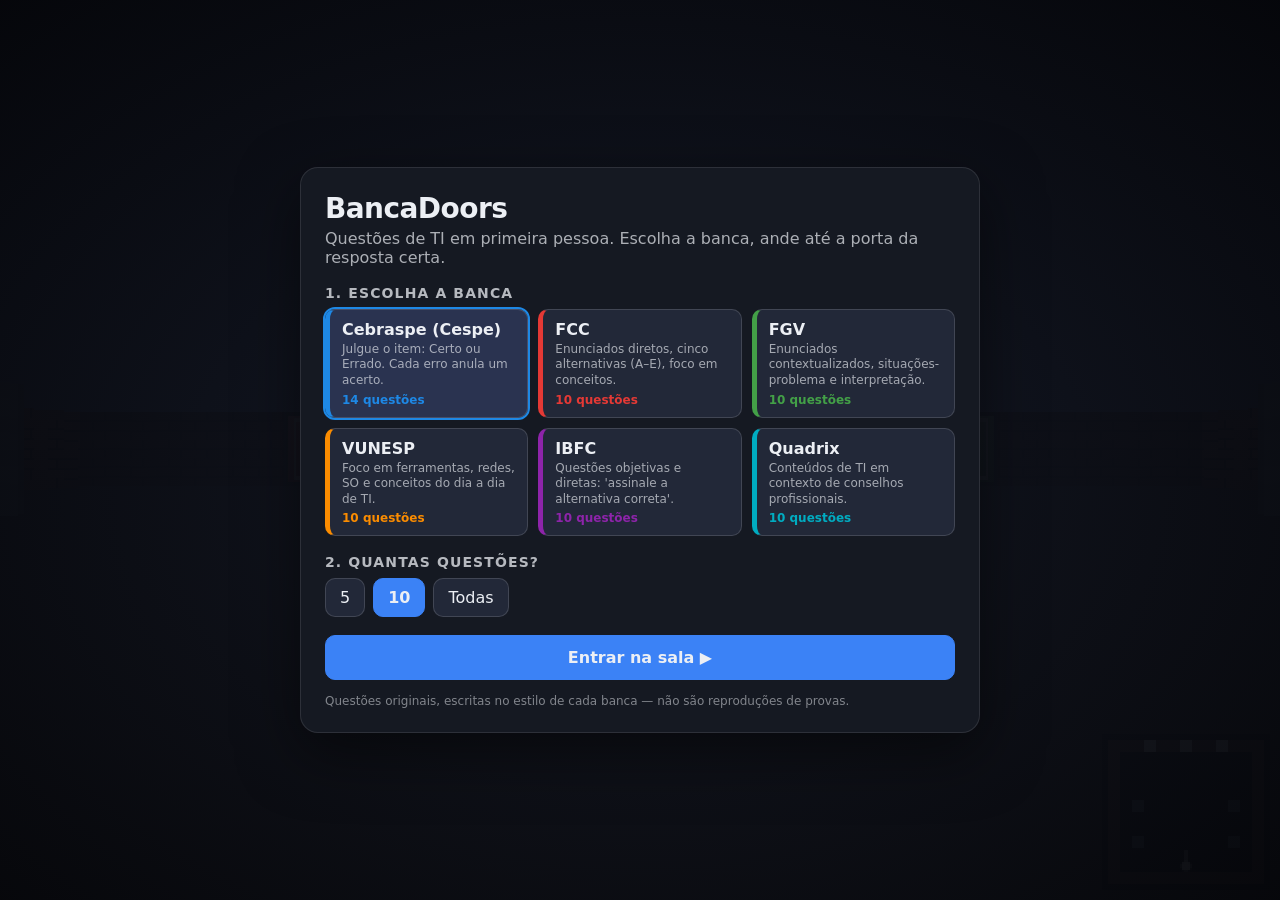
==== index.html @ 64038b3d "BancaDoors: jogo em primeira pessoa de questões de TI para concursos Raycasting em canvas puro, sala" ====
<!DOCTYPE html>
<html lang="pt-BR">
<head>
<meta charset="utf-8">
<meta name="viewport" content="width=device-width, initial-scale=1, maximum-scale=1, user-scalable=no">
<title>BancaDoors — TI para concursos em primeira pessoa</title>
<link rel="stylesheet" href="style.css">
</head>
<body>

<canvas id="view"></canvas>

<!-- HUD durante o jogo -->
<div id="hud" class="hidden">
  <div id="hudTop">
    <span id="hudBanca" class="chip"></span>
    <span id="hudProg" class="chip"></span>
    <span id="hudScore" class="chip"></span>
    <button id="btnMenu" class="mini">Menu</button>
  </div>
  <div id="painel">
    <div id="topico"></div>
    <div id="pergunta"></div>
    <ol id="opcoes"></ol>
  </div>
  <div id="ultima" class="hidden">
    <div id="ultTitulo"></div>
    <div id="ultGabarito"></div>
    <div id="ultComentario"></div>
  </div>
  <div id="dica">WASD / setas: andar e virar · mouse: olhar (clique na tela) · atravesse a porta da sua resposta</div>
</div>

<!-- Controles de toque -->
<div id="touch" class="hidden">
  <button data-k="ArrowLeft">⟲</button>
  <button data-k="ArrowUp">▲</button>
  <button data-k="ArrowDown">▼</button>
  <button data-k="ArrowRight">⟳</button>
</div>

<!-- Menu -->
<div id="menu" class="overlay">
  <div class="card">
    <h1>BancaDoors</h1>
    <p class="sub">Questões de TI em primeira pessoa. Escolha a banca, ande até a porta da resposta certa.</p>
    <h2>1. Escolha a banca</h2>
    <div id="bancas"></div>
    <h2>2. Quantas questões?</h2>
    <div id="qtd">
      <button data-n="5">5</button>
      <button data-n="10" class="sel">10</button>
      <button data-n="0">Todas</button>
    </div>
    <button id="btnJogar" class="primary">Entrar na sala ▶</button>
    <p class="aviso">Questões originais, escritas no estilo de cada banca — não são reproduções de provas.</p>
  </div>
</div>

<!-- Resultado final -->
<div id="fim" class="overlay hidden">
  <div class="card">
    <h1>Resultado</h1>
    <p id="fimBanca" class="sub"></p>
    <div id="fimNota"></div>
    <div id="fimStats"></div>
    <div id="fimErros"></div>
    <div class="linha">
      <button id="btnRepetir" class="primary">Jogar de novo</button>
      <button id="btnVoltar">Trocar de banca</button>
    </div>
  </div>
</div>

<script src="questions.js"></script>
<script src="game.js"></script>
</body>
</html>
---- style.css ----
* { box-sizing: border-box; }
html, body { margin: 0; height: 100%; background: #0b0d12; color: #eceff4; font-family: system-ui, -apple-system, "Segoe UI", Roboto, sans-serif; overflow: hidden; }
.hidden { display: none !important; }

#view { position: fixed; inset: 0; width: 100vw; height: 100vh; image-rendering: pixelated; background: #000; }

/* HUD */
#hud { position: fixed; inset: 0; pointer-events: none; }
#hud > * { pointer-events: none; }
#hudTop { position: absolute; top: 10px; left: 10px; right: 10px; display: flex; gap: 8px; flex-wrap: wrap; align-items: center; }
.chip { background: rgba(10,12,18,.72); border: 1px solid rgba(255,255,255,.15); padding: 5px 10px; border-radius: 999px; font-size: 13px; font-weight: 600; backdrop-filter: blur(4px); }
#btnMenu { pointer-events: auto; margin-left: auto; }
#painel { position: absolute; top: 52px; left: 10px; width: min(560px, calc(100vw - 20px)); max-height: 46vh; overflow: auto; background: rgba(10,12,18,.8); border: 1px solid rgba(255,255,255,.15); border-radius: 12px; padding: 12px 14px; backdrop-filter: blur(4px); }
#topico { font-size: 11px; text-transform: uppercase; letter-spacing: .08em; opacity: .65; margin-bottom: 4px; }
#pergunta { font-size: 15px; line-height: 1.4; margin-bottom: 8px; }
#opcoes { list-style: none; margin: 0; padding: 0; display: grid; gap: 5px; }
#opcoes li { display: flex; gap: 8px; align-items: flex-start; font-size: 14px; line-height: 1.3; }
#opcoes .badge { flex: none; width: 22px; height: 22px; border-radius: 6px; display: grid; place-items: center; font-weight: 800; font-size: 13px; color: #fff; }
#dica { position: absolute; bottom: 8px; left: 10px; font-size: 12px; opacity: .6; }

/* Touch */
#touch { position: fixed; bottom: 16px; left: 0; right: 0; display: none; justify-content: space-between; padding: 0 16px; pointer-events: none; }
#touch button { pointer-events: auto; width: 64px; height: 64px; border-radius: 50%; font-size: 24px; background: rgba(255,255,255,.14); border: 1px solid rgba(255,255,255,.3); color: #fff; touch-action: none; user-select: none; }
@media (hover: none) and (pointer: coarse) { #touch:not(.hidden) { display: flex; } #dica { display: none; } }

/* Overlays */
.overlay { position: fixed; inset: 0; display: grid; place-items: center; background: radial-gradient(ellipse at center, rgba(20,24,36,.92), rgba(5,6,10,.97)); overflow: auto; padding: 16px; }
.card { width: min(680px, 100%); background: #151922; border: 1px solid rgba(255,255,255,.1); border-radius: 18px; padding: 24px; box-shadow: 0 20px 60px rgba(0,0,0,.5); }
.card.small { width: min(520px, 100%); }
h1 { margin: 0 0 4px; font-size: 28px; letter-spacing: -.02em; }
h2 { margin: 18px 0 8px; font-size: 14px; text-transform: uppercase; letter-spacing: .08em; opacity: .75; }
.card.small h2 { margin-top: 0; font-size: 20px; text-transform: none; letter-spacing: 0; opacity: 1; }
.sub { margin: 0; opacity: .7; }
.aviso { font-size: 12px; opacity: .5; margin: 14px 0 0; }

button { font: inherit; color: inherit; cursor: pointer; background: #222838; border: 1px solid rgba(255,255,255,.14); border-radius: 10px; padding: 9px 14px; }
button:hover { background: #2c3347; }
button.primary { background: #3b82f6; border-color: #3b82f6; font-weight: 700; margin-top: 18px; width: 100%; padding: 12px; font-size: 16px; }
button.primary:hover { background: #2f6fdc; }
button.mini { padding: 5px 12px; font-size: 13px; background: rgba(10,12,18,.72); }

#bancas { display: grid; grid-template-columns: repeat(auto-fill, minmax(190px, 1fr)); gap: 10px; }
.banca { text-align: left; border-left: 5px solid var(--c); padding: 10px 12px; }
.banca b { display: block; font-size: 16px; }
.banca small { display: block; opacity: .65; font-size: 12px; margin-top: 3px; line-height: 1.3; }
.banca .rec { color: var(--c); font-size: 12px; margin-top: 4px; font-weight: 600; }
.banca.sel { background: #2a3350; outline: 2px solid var(--c); }
#qtd { display: flex; gap: 8px; }
#qtd button.sel { background: #3b82f6; border-color: #3b82f6; font-weight: 700; }

/* Resultado da questão anterior */
#ultima { position: absolute; left: 10px; bottom: 34px; width: min(520px, calc(100vw - 20px)); background: rgba(10,12,18,.82); border: 1px solid rgba(255,255,255,.15); border-left-width: 5px; border-radius: 10px; padding: 8px 12px; font-size: 13px; line-height: 1.4; backdrop-filter: blur(4px); max-height: 28vh; overflow: auto; }
#ultima.ok { border-left-color: #4ade80; }
#ultima.no { border-left-color: #f87171; }
#ultTitulo { font-weight: 700; }
#ultima.ok #ultTitulo { color: #4ade80; }
#ultima.no #ultTitulo { color: #f87171; }
#ultComentario { opacity: .8; }

#fimNota { font-size: 56px; font-weight: 800; margin: 12px 0 2px; }
#fimStats { opacity: .8; margin-bottom: 10px; }
#fimErros { max-height: 34vh; overflow: auto; display: grid; gap: 8px; }
.erro { background: #1c2130; border-radius: 10px; padding: 10px 12px; font-size: 13px; line-height: 1.4; }
.erro b { color: #f87171; }
.linha { display: flex; gap: 10px; }
.linha button { flex: 1; margin-top: 18px; }
.linha button.primary { width: auto; }
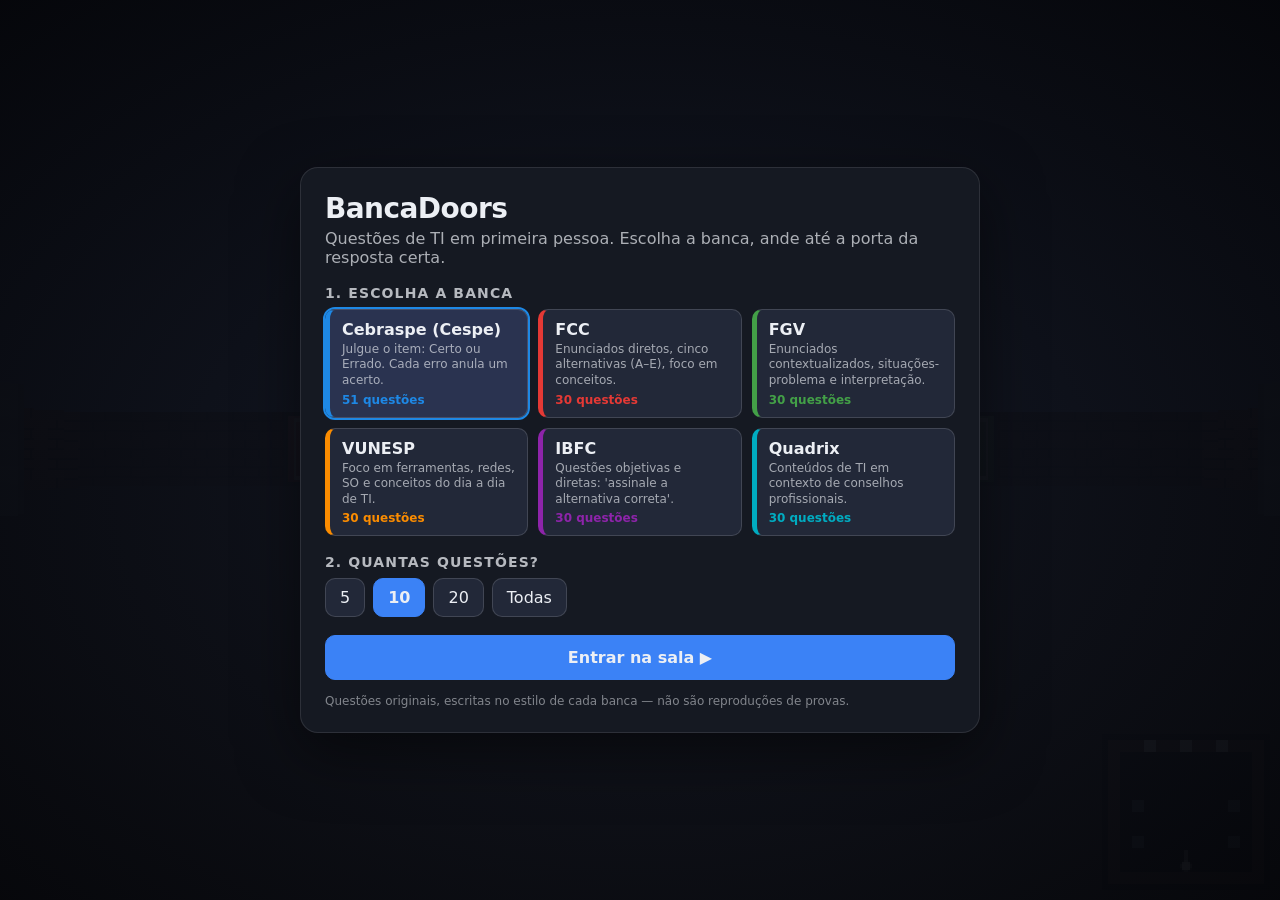
==== commit 63d0b330: "Amplia o banco para 201 questões e adiciona opção de 20 questões Co-Authored-By: Claude Sonnet 5.5 <" ====
--- a/index.html
+++ b/index.html
@@ -50,6 +50,7 @@
     <div id="qtd">
       <button data-n="5">5</button>
       <button data-n="10" class="sel">10</button>
+      <button data-n="20">20</button>
       <button data-n="0">Todas</button>
     </div>
     <button id="btnJogar" class="primary">Entrar na sala ▶</button>
@@ -73,6 +74,7 @@
 </div>
 
 <script src="questions.js"></script>
+<script src="questions-mais.js"></script>
 <script src="game.js"></script>
 </body>
 </html>
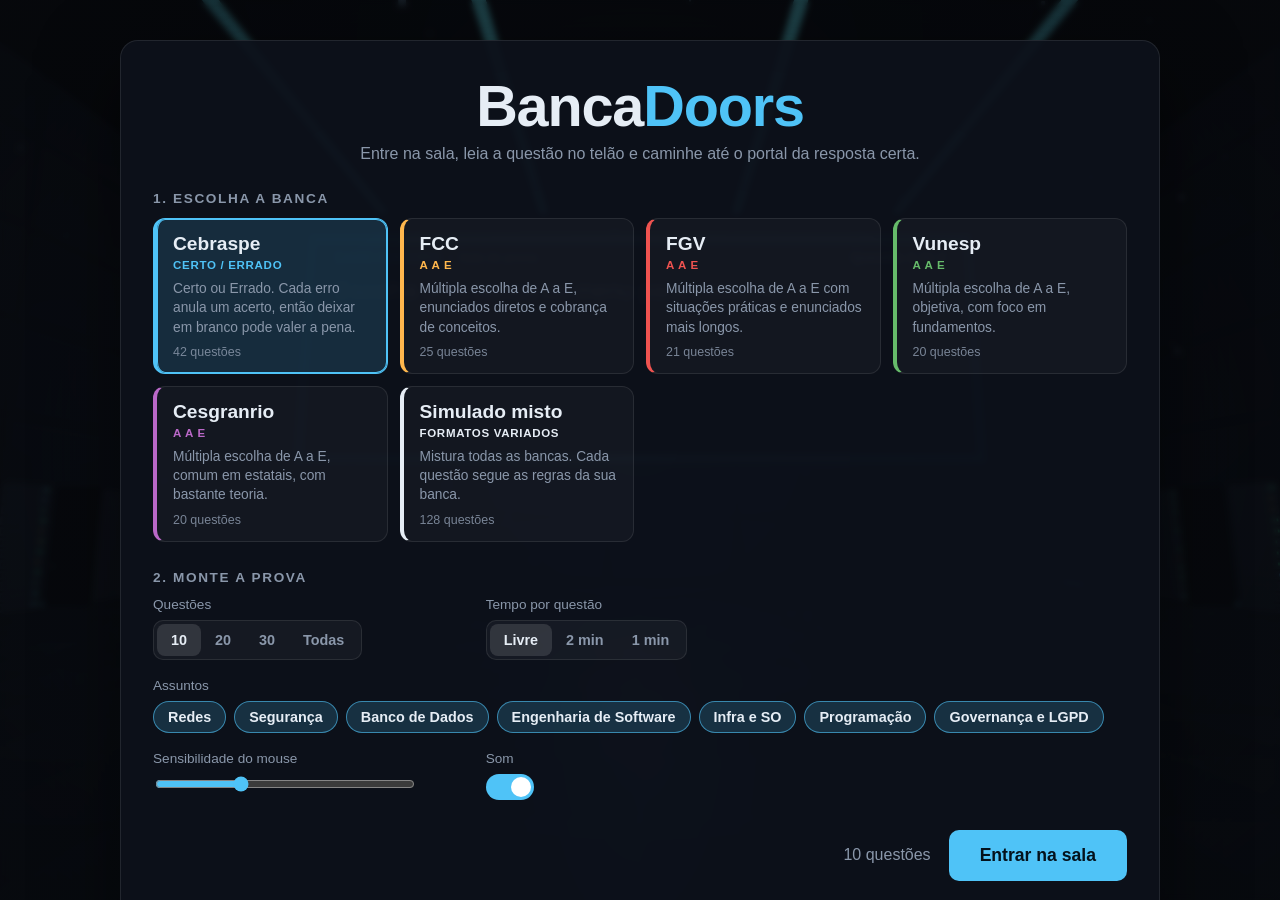
==== commit da38d4b9: "Recria o BancaDoors do zero Jogo em primeira pessoa com questões de TI no estilo das bancas Cebraspe" ====
--- a/index.html
+++ b/index.html
@@ -1,80 +1,156 @@
-<!DOCTYPE html>
+<!doctype html>
 <html lang="pt-BR">
 <head>
-<meta charset="utf-8">
-<meta name="viewport" content="width=device-width, initial-scale=1, maximum-scale=1, user-scalable=no">
-<title>BancaDoors — TI para concursos em primeira pessoa</title>
-<link rel="stylesheet" href="style.css">
+  <meta charset="utf-8">
+  <meta name="viewport" content="width=device-width, initial-scale=1, maximum-scale=1, user-scalable=no">
+  <title>BancaDoors</title>
+  <meta name="description" content="Jogo em primeira pessoa de questões de TI para concursos, no estilo das principais bancas.">
+  <link rel="stylesheet" href="css/estilo.css">
 </head>
 <body>
+  <canvas id="cena"></canvas>
 
-<canvas id="view"></canvas>
+  <!-- HUD durante a prova -->
+  <div id="hud" class="oculto">
+    <div class="hud-topo">
+      <span id="hud-banca" class="chip">Banca</span>
+      <span id="hud-progresso">Questão 1/10</span>
+      <span id="hud-placar">0 pts</span>
+      <span id="hud-tempo" class="oculto">--</span>
+    </div>
+    <div id="mira"></div>
+    <div id="hud-aviso" class="oculto"></div>
+    <div class="hud-ajuda">
+      <span><kbd>W A S D</kbd> mover</span>
+      <span><kbd>Mouse</kbd> olhar</span>
+      <span><kbd>E</kbd>/<kbd>clique</kbd> escolher</span>
+      <span><kbd>Q</kbd> ler questão</span>
+      <span><kbd>Esc</kbd> pausar</span>
+    </div>
+    <button id="btn-ler-toque" class="botao-toque">Ler</button>
+    <button id="btn-pausa-toque" class="botao-toque">II</button>
+  </div>
 
-<!-- HUD durante o jogo -->
-<div id="hud" class="hidden">
-  <div id="hudTop">
-    <span id="hudBanca" class="chip"></span>
-    <span id="hudProg" class="chip"></span>
-    <span id="hudScore" class="chip"></span>
-    <button id="btnMenu" class="mini">Menu</button>
+  <div id="leitura" class="oculto" aria-live="polite">
+    <div class="leitura-cabecalho">
+      <span id="leitura-meta"></span>
+      <span class="leitura-dica">Q para fechar</span>
+    </div>
+    <p id="leitura-enunciado"></p>
+    <ol id="leitura-alternativas"></ol>
   </div>
-  <div id="painel">
-    <div id="topico"></div>
-    <div id="pergunta"></div>
-    <ol id="opcoes"></ol>
-  </div>
-  <div id="ultima" class="hidden">
-    <div id="ultTitulo"></div>
-    <div id="ultGabarito"></div>
-    <div id="ultComentario"></div>
-  </div>
-  <div id="dica">WASD / setas: andar e virar · mouse: olhar (clique na tela) · atravesse a porta da sua resposta</div>
-</div>
 
-<!-- Controles de toque -->
-<div id="touch" class="hidden">
-  <button data-k="ArrowLeft">⟲</button>
-  <button data-k="ArrowUp">▲</button>
-  <button data-k="ArrowDown">▼</button>
-  <button data-k="ArrowRight">⟳</button>
-</div>
+  <div id="joystick"><div id="joystick-pino"></div></div>
 
-<!-- Menu -->
-<div id="menu" class="overlay">
-  <div class="card">
-    <h1>BancaDoors</h1>
-    <p class="sub">Questões de TI em primeira pessoa. Escolha a banca, ande até a porta da resposta certa.</p>
-    <h2>1. Escolha a banca</h2>
-    <div id="bancas"></div>
-    <h2>2. Quantas questões?</h2>
-    <div id="qtd">
-      <button data-n="5">5</button>
-      <button data-n="10" class="sel">10</button>
-      <button data-n="20">20</button>
-      <button data-n="0">Todas</button>
+  <!-- Menu inicial -->
+  <section id="tela-menu" class="tela">
+    <div class="painel menu">
+      <header class="menu-topo">
+        <div class="logo">Banca<span>Doors</span></div>
+        <p>Entre na sala, leia a questão no telão e caminhe até o portal da resposta certa.</p>
+      </header>
+
+      <h2>1. Escolha a banca</h2>
+      <div id="lista-bancas" class="bancas"></div>
+
+      <h2>2. Monte a prova</h2>
+      <div class="opcoes">
+        <div class="opcao">
+          <span class="rotulo">Questões</span>
+          <div class="segmentos" id="opt-quantidade">
+            <button data-valor="10" class="ativo">10</button>
+            <button data-valor="20">20</button>
+            <button data-valor="30">30</button>
+            <button data-valor="0">Todas</button>
+          </div>
+        </div>
+        <div class="opcao">
+          <span class="rotulo">Tempo por questão</span>
+          <div class="segmentos" id="opt-tempo">
+            <button data-valor="0" class="ativo">Livre</button>
+            <button data-valor="120">2 min</button>
+            <button data-valor="60">1 min</button>
+          </div>
+        </div>
+        <div class="opcao larga">
+          <span class="rotulo">Assuntos</span>
+          <div class="chips" id="opt-temas"></div>
+        </div>
+        <div class="opcao">
+          <label class="rotulo" for="opt-sensibilidade">Sensibilidade do mouse</label>
+          <input type="range" id="opt-sensibilidade" min="0.3" max="2.5" step="0.1" value="1">
+        </div>
+        <div class="opcao">
+          <span class="rotulo">Som</span>
+          <label class="interruptor"><input type="checkbox" id="opt-som" checked><span></span></label>
+        </div>
+      </div>
+
+      <div class="menu-acoes">
+        <span id="resumo-prova"></span>
+        <button id="btn-iniciar" class="botao primario">Entrar na sala</button>
+      </div>
+      <p class="aviso">As questões são autorais, escritas no estilo de cada banca para treino. Não são questões oficiais.</p>
     </div>
-    <button id="btnJogar" class="primary">Entrar na sala ▶</button>
-    <p class="aviso">Questões originais, escritas no estilo de cada banca — não são reproduções de provas.</p>
-  </div>
-</div>
+  </section>
 
-<!-- Resultado final -->
-<div id="fim" class="overlay hidden">
-  <div class="card">
-    <h1>Resultado</h1>
-    <p id="fimBanca" class="sub"></p>
-    <div id="fimNota"></div>
-    <div id="fimStats"></div>
-    <div id="fimErros"></div>
-    <div class="linha">
-      <button id="btnRepetir" class="primary">Jogar de novo</button>
-      <button id="btnVoltar">Trocar de banca</button>
+  <!-- Resultado de cada questão -->
+  <section id="tela-feedback" class="tela oculto">
+    <div class="painel feedback">
+      <div id="fb-titulo" class="fb-titulo">Acertou!</div>
+      <div id="fb-pontos" class="fb-pontos"></div>
+      <div class="fb-respostas">
+        <div><span>Sua resposta</span><strong id="fb-sua"></strong></div>
+        <div><span>Gabarito</span><strong id="fb-gabarito"></strong></div>
+      </div>
+      <h3>Comentário</h3>
+      <p id="fb-comentario"></p>
+      <button id="btn-continuar" class="botao primario">Continuar <kbd>Enter</kbd></button>
     </div>
-  </div>
-</div>
+  </section>
 
-<script src="questions.js"></script>
-<script src="questions-mais.js"></script>
-<script src="game.js"></script>
+  <!-- Pausa -->
+  <section id="tela-pausa" class="tela oculto">
+    <div class="painel pausa">
+      <h2>Prova pausada</h2>
+      <p id="pausa-info"></p>
+      <button id="btn-retomar" class="botao primario">Voltar para a sala</button>
+      <button id="btn-encerrar" class="botao">Encerrar e ver resultado</button>
+      <button id="btn-sair" class="botao fantasma">Sair para o menu</button>
+    </div>
+  </section>
+
+  <!-- Resultado final -->
+  <section id="tela-resultado" class="tela oculto">
+    <div class="painel resultado">
+      <div id="res-selo" class="res-selo">Aprovado</div>
+      <div class="res-nota"><span id="res-percentual">0%</span><small id="res-banca"></small></div>
+      <div class="res-numeros" id="res-numeros"></div>
+      <p id="res-recorde" class="res-recorde"></p>
+      <h3>Desempenho por assunto</h3>
+      <div id="res-temas" class="res-temas"></div>
+      <h3 id="res-revisao-titulo">Revisão</h3>
+      <div id="res-revisao" class="res-revisao"></div>
+      <div class="res-acoes">
+        <button id="btn-refazer-erradas" class="botao">Refazer as que errei</button>
+        <button id="btn-de-novo" class="botao primario">Nova prova</button>
+        <button id="btn-menu" class="botao fantasma">Menu</button>
+      </div>
+    </div>
+  </section>
+
+  <div id="fade"></div>
+
+  <script src="js/vendor/three.min.js"></script>
+  <script src="js/texto.js"></script>
+  <script src="js/audio.js"></script>
+  <script src="js/dados/base.js"></script>
+  <script src="js/dados/cebraspe.js"></script>
+  <script src="js/dados/fcc.js"></script>
+  <script src="js/dados/fgv.js"></script>
+  <script src="js/dados/vunesp.js"></script>
+  <script src="js/dados/cesgranrio.js"></script>
+  <script src="js/mundo.js"></script>
+  <script src="js/app.js"></script>
 </body>
 </html>
--- a/css/estilo.css
+++ b/css/estilo.css
@@ -0,0 +1,476 @@
+:root {
+  --fundo: #07090d;
+  --painel: rgba(13, 18, 27, 0.94);
+  --borda: rgba(255, 255, 255, 0.09);
+  --texto: #e6edf5;
+  --suave: #8a97aa;
+  --destaque: #4fc3f7;
+  --acerto: #3ddc84;
+  --erro: #ff5c5c;
+  --branco: #9aa5b4;
+  --fonte: "Segoe UI", Roboto, "Helvetica Neue", Arial, sans-serif;
+}
+
+* { box-sizing: border-box; }
+
+html, body {
+  margin: 0;
+  height: 100%;
+  overflow: hidden;
+  background: var(--fundo);
+  color: var(--texto);
+  font-family: var(--fonte);
+  -webkit-tap-highlight-color: transparent;
+}
+
+#cena {
+  position: fixed;
+  inset: 0;
+  width: 100%;
+  height: 100%;
+  display: block;
+  touch-action: none;
+}
+
+.oculto { display: none !important; }
+
+kbd {
+  display: inline-block;
+  padding: 1px 6px;
+  border: 1px solid rgba(255, 255, 255, 0.25);
+  border-bottom-width: 2px;
+  border-radius: 4px;
+  font: 600 0.78em var(--fonte);
+  background: rgba(255, 255, 255, 0.06);
+}
+
+/* ---------- Telas sobrepostas ---------- */
+
+.tela {
+  position: fixed;
+  inset: 0;
+  display: flex;
+  align-items: flex-start;
+  justify-content: center;
+  padding: 40px 16px;
+  overflow-y: auto;
+  background: radial-gradient(ellipse at center, rgba(7, 9, 13, 0.55), rgba(7, 9, 13, 0.88));
+  backdrop-filter: blur(3px);
+  z-index: 20;
+}
+
+.painel {
+  width: 100%;
+  max-width: 1040px;
+  margin: auto;
+  background: var(--painel);
+  border: 1px solid var(--borda);
+  border-radius: 18px;
+  padding: 32px;
+  box-shadow: 0 30px 80px rgba(0, 0, 0, 0.5);
+}
+
+h2 {
+  font-size: 0.85rem;
+  letter-spacing: 0.12em;
+  text-transform: uppercase;
+  color: var(--suave);
+  margin: 28px 0 12px;
+}
+
+h3 {
+  font-size: 0.8rem;
+  letter-spacing: 0.1em;
+  text-transform: uppercase;
+  color: var(--suave);
+  margin: 24px 0 10px;
+}
+
+.botao {
+  font: 600 1rem var(--fonte);
+  color: var(--texto);
+  background: rgba(255, 255, 255, 0.07);
+  border: 1px solid var(--borda);
+  border-radius: 10px;
+  padding: 12px 22px;
+  cursor: pointer;
+  transition: background 0.15s, transform 0.1s;
+}
+.botao:hover { background: rgba(255, 255, 255, 0.13); }
+.botao:active { transform: scale(0.98); }
+.botao:disabled { opacity: 0.4; cursor: not-allowed; }
+.botao.primario {
+  background: var(--destaque);
+  color: #04121c;
+  border-color: transparent;
+}
+.botao.primario:hover { filter: brightness(1.1); }
+.botao.fantasma { background: transparent; }
+.botao kbd { border-color: rgba(0, 0, 0, 0.3); background: rgba(0, 0, 0, 0.1); margin-left: 6px; }
+
+/* ---------- Menu ---------- */
+
+.menu-topo { text-align: center; }
+.logo {
+  font-size: clamp(2.4rem, 7vw, 3.6rem);
+  font-weight: 800;
+  letter-spacing: -0.02em;
+}
+.logo span { color: var(--destaque); }
+.menu-topo p { color: var(--suave); margin: 6px 0 0; }
+
+.bancas {
+  display: grid;
+  grid-template-columns: repeat(auto-fill, minmax(220px, 1fr));
+  gap: 12px;
+}
+
+.banca {
+  --cor: var(--destaque);
+  text-align: left;
+  font-family: var(--fonte);
+  color: var(--texto);
+  background: rgba(255, 255, 255, 0.03);
+  border: 1px solid var(--borda);
+  border-left: 4px solid var(--cor);
+  border-radius: 12px;
+  padding: 14px 16px;
+  cursor: pointer;
+  display: flex;
+  flex-direction: column;
+  gap: 4px;
+  transition: background 0.15s, border-color 0.15s, transform 0.1s;
+}
+.banca:hover { background: rgba(255, 255, 255, 0.07); }
+.banca.ativo {
+  background: color-mix(in srgb, var(--cor) 16%, transparent);
+  border-color: var(--cor);
+  box-shadow: 0 0 0 1px var(--cor) inset;
+}
+.banca strong { font-size: 1.2rem; }
+.banca .formato {
+  align-self: flex-start;
+  font-size: 0.72rem;
+  font-weight: 700;
+  text-transform: uppercase;
+  letter-spacing: 0.06em;
+  color: var(--cor);
+}
+.banca p { margin: 4px 0; font-size: 0.86rem; color: var(--suave); line-height: 1.4; flex: 1; }
+.banca .rodape { font-size: 0.78rem; color: var(--suave); opacity: 0.85; }
+
+.opcoes {
+  display: grid;
+  grid-template-columns: repeat(auto-fit, minmax(230px, 1fr));
+  gap: 18px 24px;
+}
+.opcao { display: flex; flex-direction: column; gap: 8px; }
+.opcao.larga { grid-column: 1 / -1; }
+.rotulo { font-size: 0.85rem; color: var(--suave); }
+
+.segmentos {
+  display: inline-flex;
+  background: rgba(255, 255, 255, 0.04);
+  border: 1px solid var(--borda);
+  border-radius: 10px;
+  padding: 3px;
+  align-self: flex-start;
+}
+.segmentos button, .chips button {
+  font: 600 0.9rem var(--fonte);
+  color: var(--suave);
+  background: transparent;
+  border: 0;
+  border-radius: 8px;
+  padding: 8px 14px;
+  cursor: pointer;
+}
+.segmentos button.ativo { background: rgba(255, 255, 255, 0.12); color: var(--texto); }
+
+.chips { display: flex; flex-wrap: wrap; gap: 8px; }
+.chips button {
+  border: 1px solid var(--borda);
+  border-radius: 999px;
+  padding: 7px 14px;
+}
+.chips button.ativo {
+  color: var(--texto);
+  background: color-mix(in srgb, var(--destaque) 18%, transparent);
+  border-color: color-mix(in srgb, var(--destaque) 60%, transparent);
+}
+
+input[type="range"] { width: 100%; max-width: 260px; accent-color: var(--destaque); }
+
+.interruptor { position: relative; width: 48px; height: 26px; display: inline-block; }
+.interruptor input { opacity: 0; width: 0; height: 0; }
+.interruptor span {
+  position: absolute; inset: 0;
+  background: rgba(255, 255, 255, 0.12);
+  border-radius: 999px;
+  cursor: pointer;
+  transition: background 0.2s;
+}
+.interruptor span::after {
+  content: "";
+  position: absolute; left: 3px; top: 3px;
+  width: 20px; height: 20px;
+  border-radius: 50%;
+  background: #fff;
+  transition: transform 0.2s;
+}
+.interruptor input:checked + span { background: var(--destaque); }
+.interruptor input:checked + span::after { transform: translateX(22px); }
+
+.menu-acoes {
+  margin-top: 30px;
+  display: flex;
+  align-items: center;
+  justify-content: flex-end;
+  gap: 18px;
+  flex-wrap: wrap;
+}
+.menu-acoes .botao { font-size: 1.1rem; padding: 14px 30px; }
+#resumo-prova { color: var(--suave); }
+.aviso { text-align: center; font-size: 0.78rem; color: var(--suave); opacity: 0.75; margin: 22px 0 0; }
+
+/* ---------- HUD ---------- */
+
+#hud { position: fixed; inset: 0; pointer-events: none; z-index: 10; }
+
+.hud-topo {
+  position: absolute;
+  top: 14px; left: 50%;
+  transform: translateX(-50%);
+  display: flex;
+  gap: 10px;
+  align-items: center;
+  flex-wrap: wrap;
+  justify-content: center;
+}
+.hud-topo > span {
+  background: rgba(8, 12, 18, 0.78);
+  border: 1px solid var(--borda);
+  border-radius: 999px;
+  padding: 7px 14px;
+  font-weight: 600;
+  font-size: 0.92rem;
+  white-space: nowrap;
+}
+.chip { --cor: var(--destaque); border-color: var(--cor) !important; color: var(--cor); }
+#hud-tempo.alerta { color: var(--erro); border-color: var(--erro); }
+
+#mira {
+  position: absolute;
+  top: 50%; left: 50%;
+  width: 6px; height: 6px;
+  margin: -3px 0 0 -3px;
+  border-radius: 50%;
+  background: #fff;
+  box-shadow: 0 0 0 2px rgba(0, 0, 0, 0.5);
+}
+
+#hud-aviso {
+  position: absolute;
+  left: 50%; bottom: 76px;
+  transform: translateX(-50%);
+  background: rgba(8, 12, 18, 0.85);
+  border: 1px solid var(--borda);
+  border-radius: 10px;
+  padding: 10px 18px;
+  font-weight: 600;
+  max-width: calc(100% - 32px);
+  text-align: center;
+}
+#hud-aviso.destaque { border-color: #fff; }
+
+.hud-ajuda {
+  position: absolute;
+  left: 50%; bottom: 16px;
+  transform: translateX(-50%);
+  display: flex;
+  gap: 16px;
+  flex-wrap: wrap;
+  justify-content: center;
+  font-size: 0.8rem;
+  color: var(--suave);
+  width: calc(100% - 32px);
+}
+
+.botao-toque {
+  display: none;
+  position: absolute;
+  top: 64px;
+  pointer-events: auto;
+  font: 700 0.9rem var(--fonte);
+  color: var(--texto);
+  background: rgba(8, 12, 18, 0.8);
+  border: 1px solid var(--borda);
+  border-radius: 10px;
+  padding: 10px 14px;
+}
+#btn-ler-toque { right: 16px; }
+#btn-pausa-toque { left: 16px; }
+
+#joystick {
+  position: fixed;
+  width: 120px; height: 120px;
+  border-radius: 50%;
+  border: 2px solid rgba(255, 255, 255, 0.25);
+  background: rgba(255, 255, 255, 0.05);
+  z-index: 11;
+  pointer-events: none;
+  display: none;
+}
+#joystick.visivel { display: block; }
+#joystick-pino {
+  position: absolute;
+  left: 35px; top: 35px;
+  width: 50px; height: 50px;
+  border-radius: 50%;
+  background: rgba(255, 255, 255, 0.35);
+}
+
+@media (max-width: 600px) {
+  .hud-topo { gap: 6px; flex-wrap: nowrap; }
+  .hud-topo > span { padding: 5px 10px; font-size: 0.8rem; }
+}
+
+@media (pointer: coarse) {
+  .hud-ajuda, #mira { display: none; }
+  .botao-toque { display: block; }
+}
+
+/* ---------- Painel de leitura ---------- */
+
+#leitura {
+  position: fixed;
+  top: 64px; left: 16px;
+  width: min(460px, calc(100% - 32px));
+  max-height: calc(100% - 180px);
+  overflow-y: auto;
+  background: rgba(8, 12, 18, 0.9);
+  border: 1px solid var(--borda);
+  border-radius: 14px;
+  padding: 16px 18px;
+  z-index: 12;
+  line-height: 1.45;
+}
+.leitura-cabecalho { display: flex; justify-content: space-between; font-size: 0.78rem; color: var(--suave); gap: 10px; }
+#leitura-enunciado { white-space: pre-line; margin: 10px 0; }
+#leitura-alternativas { list-style: none; padding: 0; margin: 0; display: flex; flex-direction: column; gap: 6px; font-size: 0.92rem; color: #c9d4e3; }
+#leitura-alternativas b { color: var(--destaque); }
+
+@media (pointer: coarse) {
+  #leitura { top: 112px; }
+  .leitura-dica { display: none; }
+}
+
+/* ---------- Feedback ---------- */
+
+.feedback { max-width: 680px; margin-top: 8vh; }
+.fb-titulo { font-size: 2.2rem; font-weight: 800; }
+.fb-titulo.acerto { color: var(--acerto); }
+.fb-titulo.erro { color: var(--erro); }
+.fb-titulo.branco { color: var(--branco); }
+.fb-pontos { color: var(--suave); margin-top: 2px; }
+.fb-respostas { display: grid; grid-template-columns: 1fr 1fr; gap: 12px; margin-top: 20px; }
+.fb-respostas div {
+  background: rgba(255, 255, 255, 0.04);
+  border: 1px solid var(--borda);
+  border-radius: 10px;
+  padding: 12px 14px;
+  display: flex;
+  flex-direction: column;
+  gap: 4px;
+}
+.fb-respostas span { font-size: 0.78rem; color: var(--suave); }
+#fb-comentario { line-height: 1.55; margin: 0 0 24px; }
+#btn-continuar { width: 100%; }
+
+@media (max-width: 560px) {
+  .fb-respostas { grid-template-columns: 1fr; }
+  .painel { padding: 22px 18px; }
+}
+
+/* ---------- Pausa ---------- */
+
+.pausa { max-width: 400px; margin-top: 18vh; display: flex; flex-direction: column; gap: 10px; text-align: center; }
+.pausa h2 { font-size: 1.4rem; color: var(--texto); letter-spacing: 0; text-transform: none; margin: 0; }
+.pausa p { color: var(--suave); margin: 0 0 10px; }
+
+/* ---------- Resultado ---------- */
+
+.resultado { max-width: 820px; }
+.res-selo {
+  display: inline-block;
+  font-weight: 800;
+  text-transform: uppercase;
+  letter-spacing: 0.1em;
+  font-size: 0.8rem;
+  padding: 6px 12px;
+  border-radius: 999px;
+}
+.res-selo.ok { background: color-mix(in srgb, var(--acerto) 20%, transparent); color: var(--acerto); }
+.res-selo.nao { background: color-mix(in srgb, var(--erro) 18%, transparent); color: var(--erro); }
+.res-nota { display: flex; align-items: baseline; gap: 14px; flex-wrap: wrap; margin-top: 10px; }
+#res-percentual { font-size: 4rem; font-weight: 800; line-height: 1; }
+.res-nota small { color: var(--suave); }
+
+.res-numeros { display: grid; grid-template-columns: repeat(4, 1fr); gap: 10px; margin-top: 22px; }
+.res-numeros div {
+  background: rgba(255, 255, 255, 0.04);
+  border: 1px solid var(--borda);
+  border-radius: 12px;
+  padding: 12px;
+  display: flex;
+  flex-direction: column;
+}
+.res-numeros strong { font-size: 1.8rem; }
+.res-numeros span { font-size: 0.8rem; color: var(--suave); }
+.res-numeros .acerto strong { color: var(--acerto); }
+.res-numeros .erro strong { color: var(--erro); }
+.res-numeros .branco strong { color: var(--branco); }
+.res-recorde { color: var(--suave); margin: 14px 0 0; }
+
+.res-temas { display: flex; flex-direction: column; gap: 8px; }
+.tema { display: grid; grid-template-columns: 190px 1fr 48px; gap: 12px; align-items: center; font-size: 0.9rem; }
+.tema .barra { height: 8px; background: rgba(255, 255, 255, 0.08); border-radius: 99px; overflow: hidden; }
+.tema .barra i { display: block; height: 100%; background: var(--destaque); border-radius: 99px; }
+.tema b { text-align: right; color: var(--suave); font-weight: 600; }
+
+.res-revisao { display: flex; flex-direction: column; gap: 8px; }
+.res-revisao details {
+  background: rgba(255, 255, 255, 0.03);
+  border: 1px solid var(--borda);
+  border-radius: 10px;
+  padding: 10px 14px;
+}
+.res-revisao summary { cursor: pointer; line-height: 1.45; }
+.res-revisao details div { padding-top: 6px; line-height: 1.5; color: #c9d4e3; }
+.res-revisao details p { margin: 8px 0; }
+.res-revisao .vazio { color: var(--suave); }
+.tag { font-size: 0.72rem; font-weight: 800; text-transform: uppercase; padding: 2px 8px; border-radius: 6px; margin-right: 4px; }
+.tag.erro { background: color-mix(in srgb, var(--erro) 20%, transparent); color: var(--erro); }
+.tag.branco { background: rgba(255, 255, 255, 0.1); color: var(--branco); }
+
+.res-acoes { display: flex; gap: 10px; justify-content: flex-end; flex-wrap: wrap; margin-top: 28px; }
+
+@media (max-width: 640px) {
+  .res-numeros { grid-template-columns: repeat(2, 1fr); }
+  .tema { grid-template-columns: 1fr 48px; }
+  .tema .barra { grid-column: 1 / -1; grid-row: 2; }
+  .res-acoes .botao, .menu-acoes .botao { flex: 1; }
+}
+
+/* ---------- Transição ---------- */
+
+#fade {
+  position: fixed;
+  inset: 0;
+  background: #000;
+  opacity: 0;
+  pointer-events: none;
+  transition: opacity 0.3s;
+  z-index: 30;
+}
+#fade.ativo { opacity: 1; }
